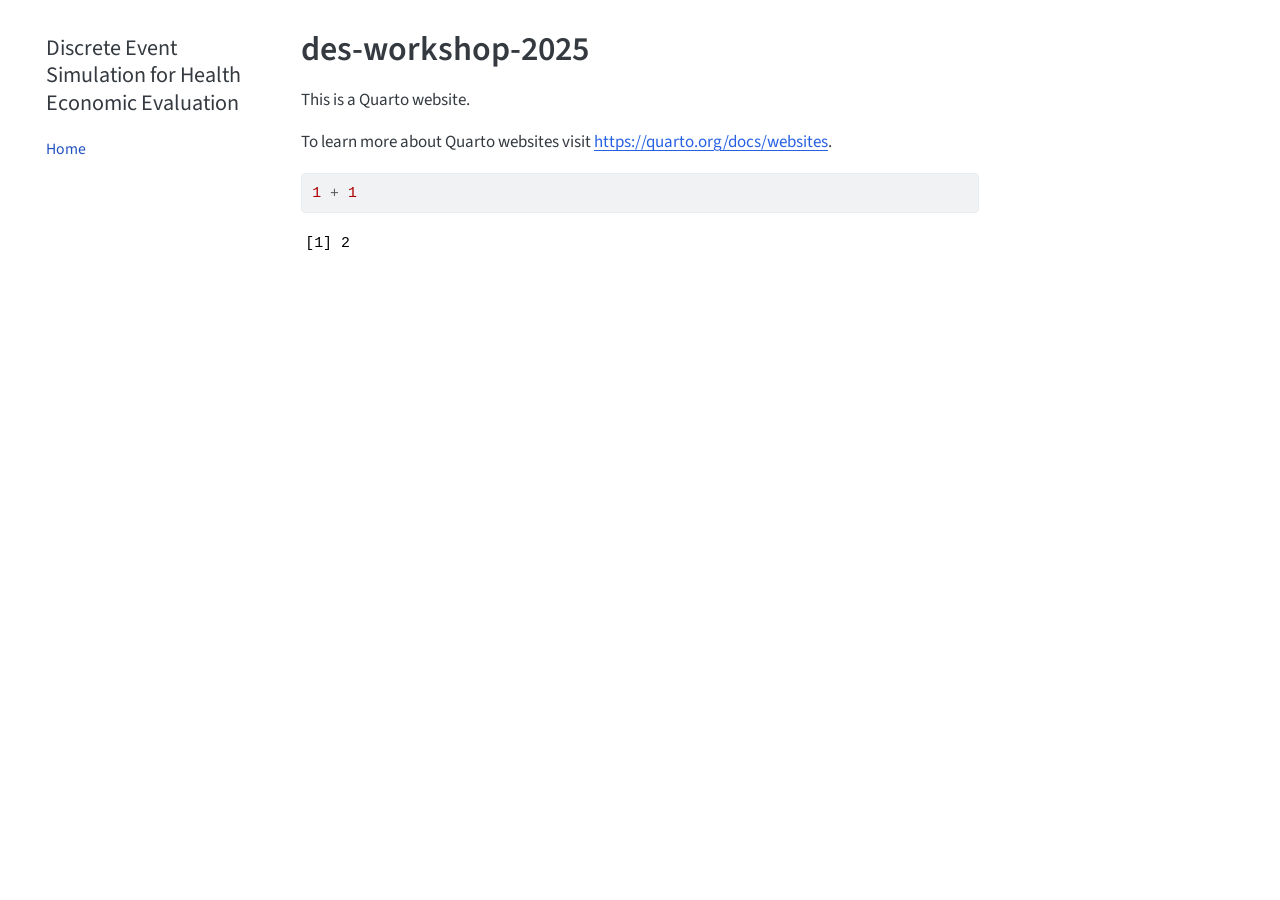
==== index.html @ b2e8a2f7 "Built site for gh-pages" ====
<!DOCTYPE html>
<html xmlns="http://www.w3.org/1999/xhtml" lang="en" xml:lang="en"><head>

<meta charset="utf-8">
<meta name="generator" content="quarto-1.5.57">

<meta name="viewport" content="width=device-width, initial-scale=1.0, user-scalable=yes">


<title>des-workshop-2025 – Discrete Event Simulation for Health Economic Evaluation</title>
<style>
code{white-space: pre-wrap;}
span.smallcaps{font-variant: small-caps;}
div.columns{display: flex; gap: min(4vw, 1.5em);}
div.column{flex: auto; overflow-x: auto;}
div.hanging-indent{margin-left: 1.5em; text-indent: -1.5em;}
ul.task-list{list-style: none;}
ul.task-list li input[type="checkbox"] {
  width: 0.8em;
  margin: 0 0.8em 0.2em -1em; /* quarto-specific, see https://github.com/quarto-dev/quarto-cli/issues/4556 */ 
  vertical-align: middle;
}
/* CSS for syntax highlighting */
pre > code.sourceCode { white-space: pre; position: relative; }
pre > code.sourceCode > span { line-height: 1.25; }
pre > code.sourceCode > span:empty { height: 1.2em; }
.sourceCode { overflow: visible; }
code.sourceCode > span { color: inherit; text-decoration: inherit; }
div.sourceCode { margin: 1em 0; }
pre.sourceCode { margin: 0; }
@media screen {
div.sourceCode { overflow: auto; }
}
@media print {
pre > code.sourceCode { white-space: pre-wrap; }
pre > code.sourceCode > span { display: inline-block; text-indent: -5em; padding-left: 5em; }
}
pre.numberSource code
  { counter-reset: source-line 0; }
pre.numberSource code > span
  { position: relative; left: -4em; counter-increment: source-line; }
pre.numberSource code > span > a:first-child::before
  { content: counter(source-line);
    position: relative; left: -1em; text-align: right; vertical-align: baseline;
    border: none; display: inline-block;
    -webkit-touch-callout: none; -webkit-user-select: none;
    -khtml-user-select: none; -moz-user-select: none;
    -ms-user-select: none; user-select: none;
    padding: 0 4px; width: 4em;
  }
pre.numberSource { margin-left: 3em;  padding-left: 4px; }
div.sourceCode
  {   }
@media screen {
pre > code.sourceCode > span > a:first-child::before { text-decoration: underline; }
}
</style>


<script src="site_libs/quarto-nav/quarto-nav.js"></script>
<script src="site_libs/quarto-nav/headroom.min.js"></script>
<script src="site_libs/clipboard/clipboard.min.js"></script>
<script src="site_libs/quarto-search/autocomplete.umd.js"></script>
<script src="site_libs/quarto-search/fuse.min.js"></script>
<script src="site_libs/quarto-search/quarto-search.js"></script>
<meta name="quarto:offset" content="./">
<script src="site_libs/quarto-html/quarto.js"></script>
<script src="site_libs/quarto-html/popper.min.js"></script>
<script src="site_libs/quarto-html/tippy.umd.min.js"></script>
<script src="site_libs/quarto-html/anchor.min.js"></script>
<link href="site_libs/quarto-html/tippy.css" rel="stylesheet">
<link href="site_libs/quarto-html/quarto-syntax-highlighting.css" rel="stylesheet" id="quarto-text-highlighting-styles">
<script src="site_libs/bootstrap/bootstrap.min.js"></script>
<link href="site_libs/bootstrap/bootstrap-icons.css" rel="stylesheet">
<link href="site_libs/bootstrap/bootstrap.min.css" rel="stylesheet" id="quarto-bootstrap" data-mode="light">
<script id="quarto-search-options" type="application/json">{
  "location": "sidebar",
  "copy-button": false,
  "collapse-after": 3,
  "panel-placement": "start",
  "type": "textbox",
  "limit": 50,
  "keyboard-shortcut": [
    "f",
    "/",
    "s"
  ],
  "show-item-context": false,
  "language": {
    "search-no-results-text": "No results",
    "search-matching-documents-text": "matching documents",
    "search-copy-link-title": "Copy link to search",
    "search-hide-matches-text": "Hide additional matches",
    "search-more-match-text": "more match in this document",
    "search-more-matches-text": "more matches in this document",
    "search-clear-button-title": "Clear",
    "search-text-placeholder": "",
    "search-detached-cancel-button-title": "Cancel",
    "search-submit-button-title": "Submit",
    "search-label": "Search"
  }
}</script>


<link rel="stylesheet" href="styles.css">
</head>

<body class="nav-sidebar floating">

<div id="quarto-search-results"></div>
  <header id="quarto-header" class="headroom fixed-top">
  <nav class="quarto-secondary-nav">
    <div class="container-fluid d-flex">
      <button type="button" class="quarto-btn-toggle btn" data-bs-toggle="collapse" role="button" data-bs-target=".quarto-sidebar-collapse-item" aria-controls="quarto-sidebar" aria-expanded="false" aria-label="Toggle sidebar navigation" onclick="if (window.quartoToggleHeadroom) { window.quartoToggleHeadroom(); }">
        <i class="bi bi-layout-text-sidebar-reverse"></i>
      </button>
        <nav class="quarto-page-breadcrumbs" aria-label="breadcrumb"><ol class="breadcrumb"><li class="breadcrumb-item"><a href="./index.html">Home</a></li></ol></nav>
        <a class="flex-grow-1" role="navigation" data-bs-toggle="collapse" data-bs-target=".quarto-sidebar-collapse-item" aria-controls="quarto-sidebar" aria-expanded="false" aria-label="Toggle sidebar navigation" onclick="if (window.quartoToggleHeadroom) { window.quartoToggleHeadroom(); }">      
        </a>
    </div>
  </nav>
</header>
<!-- content -->
<div id="quarto-content" class="quarto-container page-columns page-rows-contents page-layout-article">
<!-- sidebar -->
  <nav id="quarto-sidebar" class="sidebar collapse collapse-horizontal quarto-sidebar-collapse-item sidebar-navigation floating overflow-auto">
    <div class="pt-lg-2 mt-2 text-left sidebar-header">
    <div class="sidebar-title mb-0 py-0">
      <a href="./">Discrete Event Simulation for Health Economic Evaluation</a> 
    </div>
      </div>
    <div class="sidebar-menu-container"> 
    <ul class="list-unstyled mt-1">
        <li class="sidebar-item">
  <div class="sidebar-item-container"> 
  <a href="./index.html" class="sidebar-item-text sidebar-link active">
 <span class="menu-text">Home</span></a>
  </div>
</li>
    </ul>
    </div>
</nav>
<div id="quarto-sidebar-glass" class="quarto-sidebar-collapse-item" data-bs-toggle="collapse" data-bs-target=".quarto-sidebar-collapse-item"></div>
<!-- margin-sidebar -->
    <div id="quarto-margin-sidebar" class="sidebar margin-sidebar zindex-bottom">
        
    </div>
<!-- main -->
<main class="content" id="quarto-document-content">

<header id="title-block-header" class="quarto-title-block default">
<div class="quarto-title">
<h1 class="title">des-workshop-2025</h1>
</div>



<div class="quarto-title-meta">

    
  
    
  </div>
  


</header>


<p>This is a Quarto website.</p>
<p>To learn more about Quarto websites visit <a href="https://quarto.org/docs/websites" class="uri">https://quarto.org/docs/websites</a>.</p>
<div class="cell">
<div class="sourceCode cell-code" id="cb1"><pre class="sourceCode r code-with-copy"><code class="sourceCode r"><span id="cb1-1"><a href="#cb1-1" aria-hidden="true" tabindex="-1"></a><span class="dv">1</span> <span class="sc">+</span> <span class="dv">1</span></span></code><button title="Copy to Clipboard" class="code-copy-button"><i class="bi"></i></button></pre></div>
<div class="cell-output cell-output-stdout">
<pre><code>[1] 2</code></pre>
</div>
</div>



</main> <!-- /main -->
<script id="quarto-html-after-body" type="application/javascript">
window.document.addEventListener("DOMContentLoaded", function (event) {
  const toggleBodyColorMode = (bsSheetEl) => {
    const mode = bsSheetEl.getAttribute("data-mode");
    const bodyEl = window.document.querySelector("body");
    if (mode === "dark") {
      bodyEl.classList.add("quarto-dark");
      bodyEl.classList.remove("quarto-light");
    } else {
      bodyEl.classList.add("quarto-light");
      bodyEl.classList.remove("quarto-dark");
    }
  }
  const toggleBodyColorPrimary = () => {
    const bsSheetEl = window.document.querySelector("link#quarto-bootstrap");
    if (bsSheetEl) {
      toggleBodyColorMode(bsSheetEl);
    }
  }
  toggleBodyColorPrimary();  
  const icon = "";
  const anchorJS = new window.AnchorJS();
  anchorJS.options = {
    placement: 'right',
    icon: icon
  };
  anchorJS.add('.anchored');
  const isCodeAnnotation = (el) => {
    for (const clz of el.classList) {
      if (clz.startsWith('code-annotation-')) {                     
        return true;
      }
    }
    return false;
  }
  const onCopySuccess = function(e) {
    // button target
    const button = e.trigger;
    // don't keep focus
    button.blur();
    // flash "checked"
    button.classList.add('code-copy-button-checked');
    var currentTitle = button.getAttribute("title");
    button.setAttribute("title", "Copied!");
    let tooltip;
    if (window.bootstrap) {
      button.setAttribute("data-bs-toggle", "tooltip");
      button.setAttribute("data-bs-placement", "left");
      button.setAttribute("data-bs-title", "Copied!");
      tooltip = new bootstrap.Tooltip(button, 
        { trigger: "manual", 
          customClass: "code-copy-button-tooltip",
          offset: [0, -8]});
      tooltip.show();    
    }
    setTimeout(function() {
      if (tooltip) {
        tooltip.hide();
        button.removeAttribute("data-bs-title");
        button.removeAttribute("data-bs-toggle");
        button.removeAttribute("data-bs-placement");
      }
      button.setAttribute("title", currentTitle);
      button.classList.remove('code-copy-button-checked');
    }, 1000);
    // clear code selection
    e.clearSelection();
  }
  const getTextToCopy = function(trigger) {
      const codeEl = trigger.previousElementSibling.cloneNode(true);
      for (const childEl of codeEl.children) {
        if (isCodeAnnotation(childEl)) {
          childEl.remove();
        }
      }
      return codeEl.innerText;
  }
  const clipboard = new window.ClipboardJS('.code-copy-button:not([data-in-quarto-modal])', {
    text: getTextToCopy
  });
  clipboard.on('success', onCopySuccess);
  if (window.document.getElementById('quarto-embedded-source-code-modal')) {
    // For code content inside modals, clipBoardJS needs to be initialized with a container option
    // TODO: Check when it could be a function (https://github.com/zenorocha/clipboard.js/issues/860)
    const clipboardModal = new window.ClipboardJS('.code-copy-button[data-in-quarto-modal]', {
      text: getTextToCopy,
      container: window.document.getElementById('quarto-embedded-source-code-modal')
    });
    clipboardModal.on('success', onCopySuccess);
  }
    var localhostRegex = new RegExp(/^(?:http|https):\/\/localhost\:?[0-9]*\//);
    var mailtoRegex = new RegExp(/^mailto:/);
      var filterRegex = new RegExp('/' + window.location.host + '/');
    var isInternal = (href) => {
        return filterRegex.test(href) || localhostRegex.test(href) || mailtoRegex.test(href);
    }
    // Inspect non-navigation links and adorn them if external
 	var links = window.document.querySelectorAll('a[href]:not(.nav-link):not(.navbar-brand):not(.toc-action):not(.sidebar-link):not(.sidebar-item-toggle):not(.pagination-link):not(.no-external):not([aria-hidden]):not(.dropdown-item):not(.quarto-navigation-tool):not(.about-link)');
    for (var i=0; i<links.length; i++) {
      const link = links[i];
      if (!isInternal(link.href)) {
        // undo the damage that might have been done by quarto-nav.js in the case of
        // links that we want to consider external
        if (link.dataset.originalHref !== undefined) {
          link.href = link.dataset.originalHref;
        }
      }
    }
  function tippyHover(el, contentFn, onTriggerFn, onUntriggerFn) {
    const config = {
      allowHTML: true,
      maxWidth: 500,
      delay: 100,
      arrow: false,
      appendTo: function(el) {
          return el.parentElement;
      },
      interactive: true,
      interactiveBorder: 10,
      theme: 'quarto',
      placement: 'bottom-start',
    };
    if (contentFn) {
      config.content = contentFn;
    }
    if (onTriggerFn) {
      config.onTrigger = onTriggerFn;
    }
    if (onUntriggerFn) {
      config.onUntrigger = onUntriggerFn;
    }
    window.tippy(el, config); 
  }
  const noterefs = window.document.querySelectorAll('a[role="doc-noteref"]');
  for (var i=0; i<noterefs.length; i++) {
    const ref = noterefs[i];
    tippyHover(ref, function() {
      // use id or data attribute instead here
      let href = ref.getAttribute('data-footnote-href') || ref.getAttribute('href');
      try { href = new URL(href).hash; } catch {}
      const id = href.replace(/^#\/?/, "");
      const note = window.document.getElementById(id);
      if (note) {
        return note.innerHTML;
      } else {
        return "";
      }
    });
  }
  const xrefs = window.document.querySelectorAll('a.quarto-xref');
  const processXRef = (id, note) => {
    // Strip column container classes
    const stripColumnClz = (el) => {
      el.classList.remove("page-full", "page-columns");
      if (el.children) {
        for (const child of el.children) {
          stripColumnClz(child);
        }
      }
    }
    stripColumnClz(note)
    if (id === null || id.startsWith('sec-')) {
      // Special case sections, only their first couple elements
      const container = document.createElement("div");
      if (note.children && note.children.length > 2) {
        container.appendChild(note.children[0].cloneNode(true));
        for (let i = 1; i < note.children.length; i++) {
          const child = note.children[i];
          if (child.tagName === "P" && child.innerText === "") {
            continue;
          } else {
            container.appendChild(child.cloneNode(true));
            break;
          }
        }
        if (window.Quarto?.typesetMath) {
          window.Quarto.typesetMath(container);
        }
        return container.innerHTML
      } else {
        if (window.Quarto?.typesetMath) {
          window.Quarto.typesetMath(note);
        }
        return note.innerHTML;
      }
    } else {
      // Remove any anchor links if they are present
      const anchorLink = note.querySelector('a.anchorjs-link');
      if (anchorLink) {
        anchorLink.remove();
      }
      if (window.Quarto?.typesetMath) {
        window.Quarto.typesetMath(note);
      }
      // TODO in 1.5, we should make sure this works without a callout special case
      if (note.classList.contains("callout")) {
        return note.outerHTML;
      } else {
        return note.innerHTML;
      }
    }
  }
  for (var i=0; i<xrefs.length; i++) {
    const xref = xrefs[i];
    tippyHover(xref, undefined, function(instance) {
      instance.disable();
      let url = xref.getAttribute('href');
      let hash = undefined; 
      if (url.startsWith('#')) {
        hash = url;
      } else {
        try { hash = new URL(url).hash; } catch {}
      }
      if (hash) {
        const id = hash.replace(/^#\/?/, "");
        const note = window.document.getElementById(id);
        if (note !== null) {
          try {
            const html = processXRef(id, note.cloneNode(true));
            instance.setContent(html);
          } finally {
            instance.enable();
            instance.show();
          }
        } else {
          // See if we can fetch this
          fetch(url.split('#')[0])
          .then(res => res.text())
          .then(html => {
            const parser = new DOMParser();
            const htmlDoc = parser.parseFromString(html, "text/html");
            const note = htmlDoc.getElementById(id);
            if (note !== null) {
              const html = processXRef(id, note);
              instance.setContent(html);
            } 
          }).finally(() => {
            instance.enable();
            instance.show();
          });
        }
      } else {
        // See if we can fetch a full url (with no hash to target)
        // This is a special case and we should probably do some content thinning / targeting
        fetch(url)
        .then(res => res.text())
        .then(html => {
          const parser = new DOMParser();
          const htmlDoc = parser.parseFromString(html, "text/html");
          const note = htmlDoc.querySelector('main.content');
          if (note !== null) {
            // This should only happen for chapter cross references
            // (since there is no id in the URL)
            // remove the first header
            if (note.children.length > 0 && note.children[0].tagName === "HEADER") {
              note.children[0].remove();
            }
            const html = processXRef(null, note);
            instance.setContent(html);
          } 
        }).finally(() => {
          instance.enable();
          instance.show();
        });
      }
    }, function(instance) {
    });
  }
      let selectedAnnoteEl;
      const selectorForAnnotation = ( cell, annotation) => {
        let cellAttr = 'data-code-cell="' + cell + '"';
        let lineAttr = 'data-code-annotation="' +  annotation + '"';
        const selector = 'span[' + cellAttr + '][' + lineAttr + ']';
        return selector;
      }
      const selectCodeLines = (annoteEl) => {
        const doc = window.document;
        const targetCell = annoteEl.getAttribute("data-target-cell");
        const targetAnnotation = annoteEl.getAttribute("data-target-annotation");
        const annoteSpan = window.document.querySelector(selectorForAnnotation(targetCell, targetAnnotation));
        const lines = annoteSpan.getAttribute("data-code-lines").split(",");
        const lineIds = lines.map((line) => {
          return targetCell + "-" + line;
        })
        let top = null;
        let height = null;
        let parent = null;
        if (lineIds.length > 0) {
            //compute the position of the single el (top and bottom and make a div)
            const el = window.document.getElementById(lineIds[0]);
            top = el.offsetTop;
            height = el.offsetHeight;
            parent = el.parentElement.parentElement;
          if (lineIds.length > 1) {
            const lastEl = window.document.getElementById(lineIds[lineIds.length - 1]);
            const bottom = lastEl.offsetTop + lastEl.offsetHeight;
            height = bottom - top;
          }
          if (top !== null && height !== null && parent !== null) {
            // cook up a div (if necessary) and position it 
            let div = window.document.getElementById("code-annotation-line-highlight");
            if (div === null) {
              div = window.document.createElement("div");
              div.setAttribute("id", "code-annotation-line-highlight");
              div.style.position = 'absolute';
              parent.appendChild(div);
            }
            div.style.top = top - 2 + "px";
            div.style.height = height + 4 + "px";
            div.style.left = 0;
            let gutterDiv = window.document.getElementById("code-annotation-line-highlight-gutter");
            if (gutterDiv === null) {
              gutterDiv = window.document.createElement("div");
              gutterDiv.setAttribute("id", "code-annotation-line-highlight-gutter");
              gutterDiv.style.position = 'absolute';
              const codeCell = window.document.getElementById(targetCell);
              const gutter = codeCell.querySelector('.code-annotation-gutter');
              gutter.appendChild(gutterDiv);
            }
            gutterDiv.style.top = top - 2 + "px";
            gutterDiv.style.height = height + 4 + "px";
          }
          selectedAnnoteEl = annoteEl;
        }
      };
      const unselectCodeLines = () => {
        const elementsIds = ["code-annotation-line-highlight", "code-annotation-line-highlight-gutter"];
        elementsIds.forEach((elId) => {
          const div = window.document.getElementById(elId);
          if (div) {
            div.remove();
          }
        });
        selectedAnnoteEl = undefined;
      };
        // Handle positioning of the toggle
    window.addEventListener(
      "resize",
      throttle(() => {
        elRect = undefined;
        if (selectedAnnoteEl) {
          selectCodeLines(selectedAnnoteEl);
        }
      }, 10)
    );
    function throttle(fn, ms) {
    let throttle = false;
    let timer;
      return (...args) => {
        if(!throttle) { // first call gets through
            fn.apply(this, args);
            throttle = true;
        } else { // all the others get throttled
            if(timer) clearTimeout(timer); // cancel #2
            timer = setTimeout(() => {
              fn.apply(this, args);
              timer = throttle = false;
            }, ms);
        }
      };
    }
      // Attach click handler to the DT
      const annoteDls = window.document.querySelectorAll('dt[data-target-cell]');
      for (const annoteDlNode of annoteDls) {
        annoteDlNode.addEventListener('click', (event) => {
          const clickedEl = event.target;
          if (clickedEl !== selectedAnnoteEl) {
            unselectCodeLines();
            const activeEl = window.document.querySelector('dt[data-target-cell].code-annotation-active');
            if (activeEl) {
              activeEl.classList.remove('code-annotation-active');
            }
            selectCodeLines(clickedEl);
            clickedEl.classList.add('code-annotation-active');
          } else {
            // Unselect the line
            unselectCodeLines();
            clickedEl.classList.remove('code-annotation-active');
          }
        });
      }
  const findCites = (el) => {
    const parentEl = el.parentElement;
    if (parentEl) {
      const cites = parentEl.dataset.cites;
      if (cites) {
        return {
          el,
          cites: cites.split(' ')
        };
      } else {
        return findCites(el.parentElement)
      }
    } else {
      return undefined;
    }
  };
  var bibliorefs = window.document.querySelectorAll('a[role="doc-biblioref"]');
  for (var i=0; i<bibliorefs.length; i++) {
    const ref = bibliorefs[i];
    const citeInfo = findCites(ref);
    if (citeInfo) {
      tippyHover(citeInfo.el, function() {
        var popup = window.document.createElement('div');
        citeInfo.cites.forEach(function(cite) {
          var citeDiv = window.document.createElement('div');
          citeDiv.classList.add('hanging-indent');
          citeDiv.classList.add('csl-entry');
          var biblioDiv = window.document.getElementById('ref-' + cite);
          if (biblioDiv) {
            citeDiv.innerHTML = biblioDiv.innerHTML;
          }
          popup.appendChild(citeDiv);
        });
        return popup.innerHTML;
      });
    }
  }
});
</script>
</div> <!-- /content -->




</body></html>
---- site_libs/quarto-html/tippy.css ----
.tippy-box[data-animation=fade][data-state=hidden]{opacity:0}[data-tippy-root]{max-width:calc(100vw - 10px)}.tippy-box{position:relative;background-color:#333;color:#fff;border-radius:4px;font-size:14px;line-height:1.4;white-space:normal;outline:0;transition-property:transform,visibility,opacity}.tippy-box[data-placement^=top]>.tippy-arrow{bottom:0}.tippy-box[data-placement^=top]>.tippy-arrow:before{bottom:-7px;left:0;border-width:8px 8px 0;border-top-color:initial;transform-origin:center top}.tippy-box[data-placement^=bottom]>.tippy-arrow{top:0}.tippy-box[data-placement^=bottom]>.tippy-arrow:before{top:-7px;left:0;border-width:0 8px 8px;border-bottom-color:initial;transform-origin:center bottom}.tippy-box[data-placement^=left]>.tippy-arrow{right:0}.tippy-box[data-placement^=left]>.tippy-arrow:before{border-width:8px 0 8px 8px;border-left-color:initial;right:-7px;transform-origin:center left}.tippy-box[data-placement^=right]>.tippy-arrow{left:0}.tippy-box[data-placement^=right]>.tippy-arrow:before{left:-7px;border-width:8px 8px 8px 0;border-right-color:initial;transform-origin:center right}.tippy-box[data-inertia][data-state=visible]{transition-timing-function:cubic-bezier(.54,1.5,.38,1.11)}.tippy-arrow{width:16px;height:16px;color:#333}.tippy-arrow:before{content:"";position:absolute;border-color:transparent;border-style:solid}.tippy-content{position:relative;padding:5px 9px;z-index:1}
---- site_libs/quarto-html/quarto-syntax-highlighting.css ----
/* quarto syntax highlight colors */
:root {
  --quarto-hl-ot-color: #003B4F;
  --quarto-hl-at-color: #657422;
  --quarto-hl-ss-color: #20794D;
  --quarto-hl-an-color: #5E5E5E;
  --quarto-hl-fu-color: #4758AB;
  --quarto-hl-st-color: #20794D;
  --quarto-hl-cf-color: #003B4F;
  --quarto-hl-op-color: #5E5E5E;
  --quarto-hl-er-color: #AD0000;
  --quarto-hl-bn-color: #AD0000;
  --quarto-hl-al-color: #AD0000;
  --quarto-hl-va-color: #111111;
  --quarto-hl-bu-color: inherit;
  --quarto-hl-ex-color: inherit;
  --quarto-hl-pp-color: #AD0000;
  --quarto-hl-in-color: #5E5E5E;
  --quarto-hl-vs-color: #20794D;
  --quarto-hl-wa-color: #5E5E5E;
  --quarto-hl-do-color: #5E5E5E;
  --quarto-hl-im-color: #00769E;
  --quarto-hl-ch-color: #20794D;
  --quarto-hl-dt-color: #AD0000;
  --quarto-hl-fl-color: #AD0000;
  --quarto-hl-co-color: #5E5E5E;
  --quarto-hl-cv-color: #5E5E5E;
  --quarto-hl-cn-color: #8f5902;
  --quarto-hl-sc-color: #5E5E5E;
  --quarto-hl-dv-color: #AD0000;
  --quarto-hl-kw-color: #003B4F;
}

/* other quarto variables */
:root {
  --quarto-font-monospace: SFMono-Regular, Menlo, Monaco, Consolas, "Liberation Mono", "Courier New", monospace;
}

pre > code.sourceCode > span {
  color: #003B4F;
}

code span {
  color: #003B4F;
}

code.sourceCode > span {
  color: #003B4F;
}

div.sourceCode,
div.sourceCode pre.sourceCode {
  color: #003B4F;
}

code span.ot {
  color: #003B4F;
  font-style: inherit;
}

code span.at {
  color: #657422;
  font-style: inherit;
}

code span.ss {
  color: #20794D;
  font-style: inherit;
}

code span.an {
  color: #5E5E5E;
  font-style: inherit;
}

code span.fu {
  color: #4758AB;
  font-style: inherit;
}

code span.st {
  color: #20794D;
  font-style: inherit;
}

code span.cf {
  color: #003B4F;
  font-weight: bold;
  font-style: inherit;
}

code span.op {
  color: #5E5E5E;
  font-style: inherit;
}

code span.er {
  color: #AD0000;
  font-style: inherit;
}

code span.bn {
  color: #AD0000;
  font-style: inherit;
}

code span.al {
  color: #AD0000;
  font-style: inherit;
}

code span.va {
  color: #111111;
  font-style: inherit;
}

code span.bu {
  font-style: inherit;
}

code span.ex {
  font-style: inherit;
}

code span.pp {
  color: #AD0000;
  font-style: inherit;
}

code span.in {
  color: #5E5E5E;
  font-style: inherit;
}

code span.vs {
  color: #20794D;
  font-style: inherit;
}

code span.wa {
  color: #5E5E5E;
  font-style: italic;
}

code span.do {
  color: #5E5E5E;
  font-style: italic;
}

code span.im {
  color: #00769E;
  font-style: inherit;
}

code span.ch {
  color: #20794D;
  font-style: inherit;
}

code span.dt {
  color: #AD0000;
  font-style: inherit;
}

code span.fl {
  color: #AD0000;
  font-style: inherit;
}

code span.co {
  color: #5E5E5E;
  font-style: inherit;
}

code span.cv {
  color: #5E5E5E;
  font-style: italic;
}

code span.cn {
  color: #8f5902;
  font-style: inherit;
}

code span.sc {
  color: #5E5E5E;
  font-style: inherit;
}

code span.dv {
  color: #AD0000;
  font-style: inherit;
}

code span.kw {
  color: #003B4F;
  font-weight: bold;
  font-style: inherit;
}

.prevent-inlining {
  content: "</";
}

/*# sourceMappingURL=debc5d5d77c3f9108843748ff7464032.css.map */
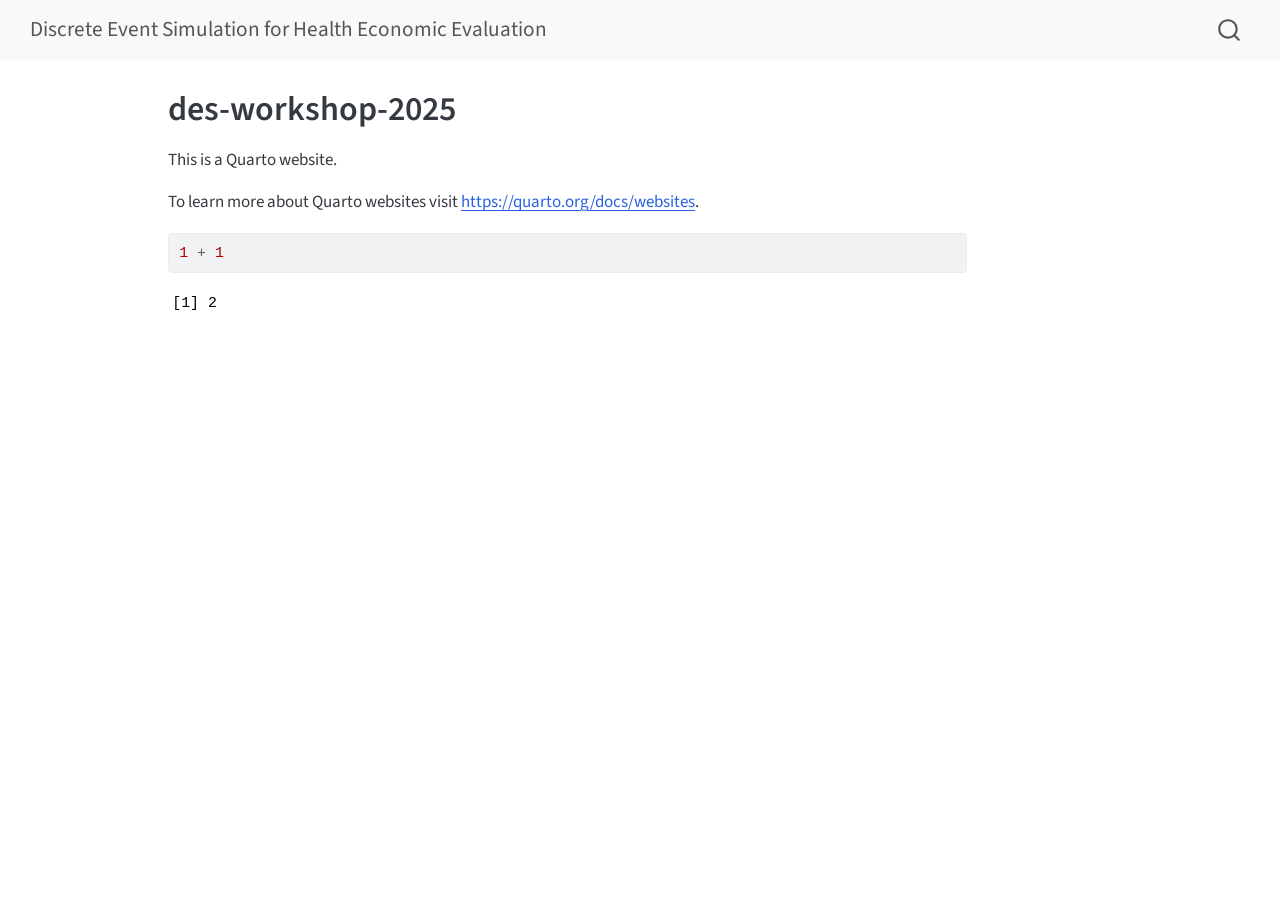
==== commit c931eb3b: "Built site for gh-pages" ====
--- a/index.html
+++ b/index.html
@@ -74,11 +74,11 @@
 <link href="site_libs/bootstrap/bootstrap-icons.css" rel="stylesheet">
 <link href="site_libs/bootstrap/bootstrap.min.css" rel="stylesheet" id="quarto-bootstrap" data-mode="light">
 <script id="quarto-search-options" type="application/json">{
-  "location": "sidebar",
+  "location": "navbar",
   "copy-button": false,
   "collapse-after": 3,
-  "panel-placement": "start",
-  "type": "textbox",
+  "panel-placement": "end",
+  "type": "overlay",
   "limit": 50,
   "keyboard-shortcut": [
     "f",
@@ -102,45 +102,28 @@
 }</script>
 
 
-<link rel="stylesheet" href="styles.css">
 </head>
 
-<body class="nav-sidebar floating">
+<body class="nav-fixed">
 
 <div id="quarto-search-results"></div>
   <header id="quarto-header" class="headroom fixed-top">
-  <nav class="quarto-secondary-nav">
-    <div class="container-fluid d-flex">
-      <button type="button" class="quarto-btn-toggle btn" data-bs-toggle="collapse" role="button" data-bs-target=".quarto-sidebar-collapse-item" aria-controls="quarto-sidebar" aria-expanded="false" aria-label="Toggle sidebar navigation" onclick="if (window.quartoToggleHeadroom) { window.quartoToggleHeadroom(); }">
-        <i class="bi bi-layout-text-sidebar-reverse"></i>
-      </button>
-        <nav class="quarto-page-breadcrumbs" aria-label="breadcrumb"><ol class="breadcrumb"><li class="breadcrumb-item"><a href="./index.html">Home</a></li></ol></nav>
-        <a class="flex-grow-1" role="navigation" data-bs-toggle="collapse" data-bs-target=".quarto-sidebar-collapse-item" aria-controls="quarto-sidebar" aria-expanded="false" aria-label="Toggle sidebar navigation" onclick="if (window.quartoToggleHeadroom) { window.quartoToggleHeadroom(); }">      
-        </a>
-    </div>
-  </nav>
+    <nav class="navbar navbar-expand-lg " data-bs-theme="dark">
+      <div class="navbar-container container-fluid">
+      <div class="navbar-brand-container mx-auto">
+    <a class="navbar-brand" href="./index.html">
+    <span class="navbar-title">Discrete Event Simulation for Health Economic Evaluation</span>
+    </a>
+  </div>
+        <div class="quarto-navbar-tools tools-end">
+</div>
+          <div id="quarto-search" class="" title="Search"></div>
+      </div> <!-- /container-fluid -->
+    </nav>
 </header>
 <!-- content -->
-<div id="quarto-content" class="quarto-container page-columns page-rows-contents page-layout-article">
+<div id="quarto-content" class="quarto-container page-columns page-rows-contents page-layout-article page-navbar">
 <!-- sidebar -->
-  <nav id="quarto-sidebar" class="sidebar collapse collapse-horizontal quarto-sidebar-collapse-item sidebar-navigation floating overflow-auto">
-    <div class="pt-lg-2 mt-2 text-left sidebar-header">
-    <div class="sidebar-title mb-0 py-0">
-      <a href="./">Discrete Event Simulation for Health Economic Evaluation</a> 
-    </div>
-      </div>
-    <div class="sidebar-menu-container"> 
-    <ul class="list-unstyled mt-1">
-        <li class="sidebar-item">
-  <div class="sidebar-item-container"> 
-  <a href="./index.html" class="sidebar-item-text sidebar-link active">
- <span class="menu-text">Home</span></a>
-  </div>
-</li>
-    </ul>
-    </div>
-</nav>
-<div id="quarto-sidebar-glass" class="quarto-sidebar-collapse-item" data-bs-toggle="collapse" data-bs-target=".quarto-sidebar-collapse-item"></div>
 <!-- margin-sidebar -->
     <div id="quarto-margin-sidebar" class="sidebar margin-sidebar zindex-bottom">
         
@@ -271,7 +254,7 @@
   }
     var localhostRegex = new RegExp(/^(?:http|https):\/\/localhost\:?[0-9]*\//);
     var mailtoRegex = new RegExp(/^mailto:/);
-      var filterRegex = new RegExp('/' + window.location.host + '/');
+      var filterRegex = new RegExp("https:\/\/graveja0\.github\.io\/des-workshop-2025\/");
     var isInternal = (href) => {
         return filterRegex.test(href) || localhostRegex.test(href) || mailtoRegex.test(href);
     }
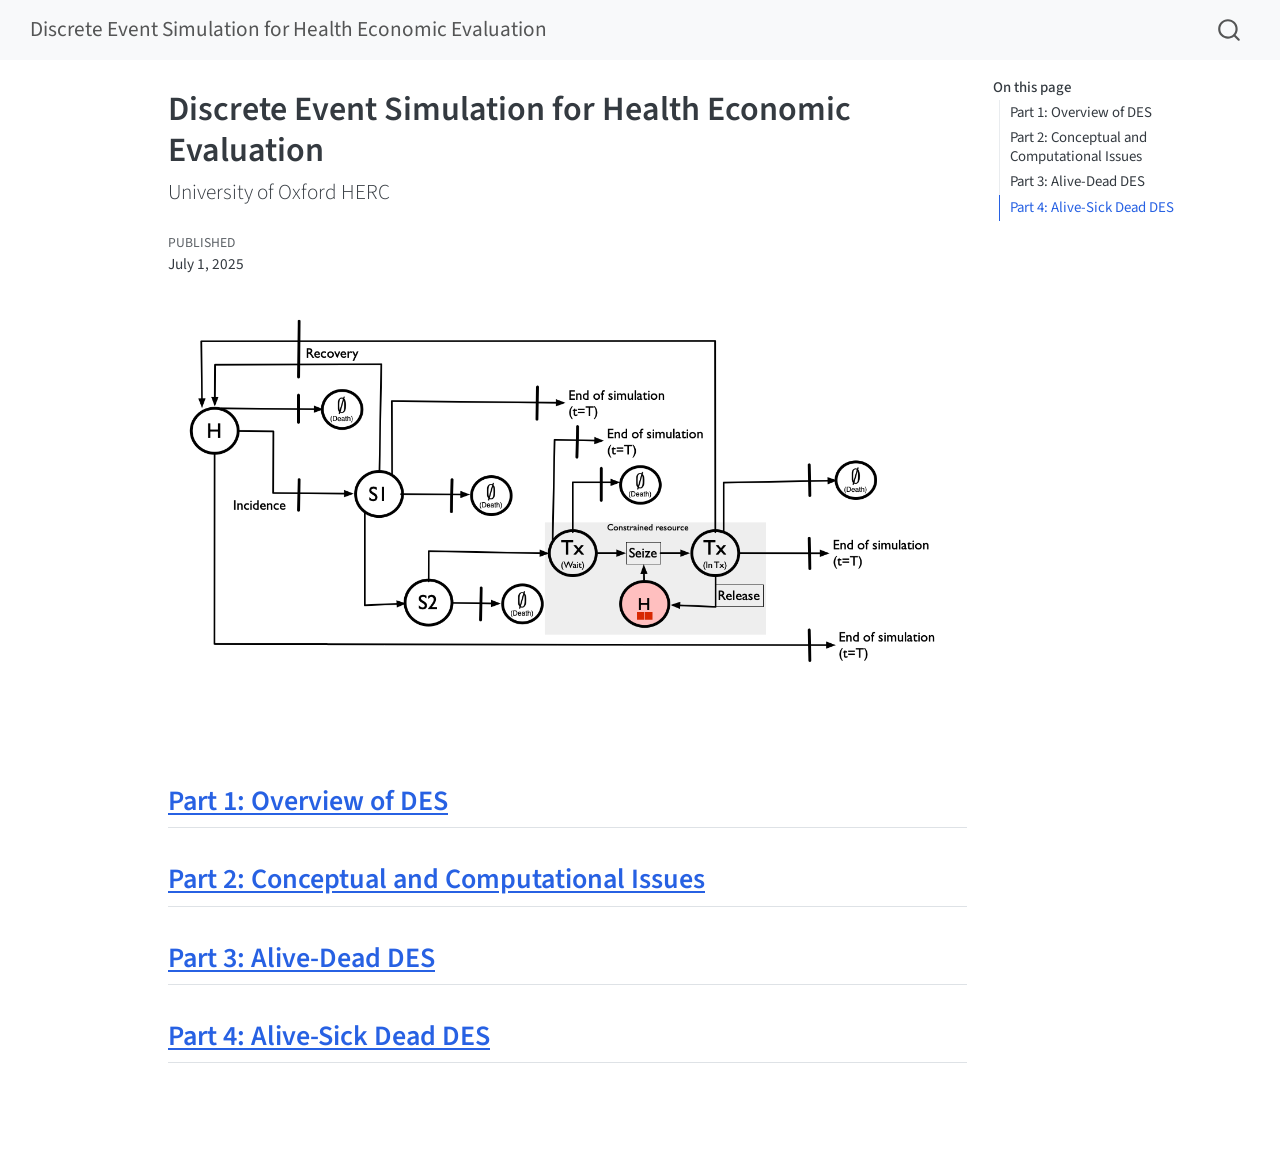
==== commit 6b0a4ac2: "Built site for gh-pages" ====
--- a/index.html
+++ b/index.html
@@ -6,8 +6,9 @@
 
 <meta name="viewport" content="width=device-width, initial-scale=1.0, user-scalable=yes">
 
-
-<title>des-workshop-2025 – Discrete Event Simulation for Health Economic Evaluation</title>
+<meta name="dcterms.date" content="2025-07-01">
+
+<title>Discrete Event Simulation for Health Economic Evaluation</title>
 <style>
 code{white-space: pre-wrap;}
 span.smallcaps{font-variant: small-caps;}
@@ -19,40 +20,6 @@
   width: 0.8em;
   margin: 0 0.8em 0.2em -1em; /* quarto-specific, see https://github.com/quarto-dev/quarto-cli/issues/4556 */ 
   vertical-align: middle;
-}
-/* CSS for syntax highlighting */
-pre > code.sourceCode { white-space: pre; position: relative; }
-pre > code.sourceCode > span { line-height: 1.25; }
-pre > code.sourceCode > span:empty { height: 1.2em; }
-.sourceCode { overflow: visible; }
-code.sourceCode > span { color: inherit; text-decoration: inherit; }
-div.sourceCode { margin: 1em 0; }
-pre.sourceCode { margin: 0; }
-@media screen {
-div.sourceCode { overflow: auto; }
-}
-@media print {
-pre > code.sourceCode { white-space: pre-wrap; }
-pre > code.sourceCode > span { display: inline-block; text-indent: -5em; padding-left: 5em; }
-}
-pre.numberSource code
-  { counter-reset: source-line 0; }
-pre.numberSource code > span
-  { position: relative; left: -4em; counter-increment: source-line; }
-pre.numberSource code > span > a:first-child::before
-  { content: counter(source-line);
-    position: relative; left: -1em; text-align: right; vertical-align: baseline;
-    border: none; display: inline-block;
-    -webkit-touch-callout: none; -webkit-user-select: none;
-    -khtml-user-select: none; -moz-user-select: none;
-    -ms-user-select: none; user-select: none;
-    padding: 0 4px; width: 4em;
-  }
-pre.numberSource { margin-left: 3em;  padding-left: 4px; }
-div.sourceCode
-  {   }
-@media screen {
-pre > code.sourceCode > span > a:first-child::before { text-decoration: underline; }
 }
 </style>
 
@@ -125,15 +92,25 @@
 <div id="quarto-content" class="quarto-container page-columns page-rows-contents page-layout-article page-navbar">
 <!-- sidebar -->
 <!-- margin-sidebar -->
-    <div id="quarto-margin-sidebar" class="sidebar margin-sidebar zindex-bottom">
-        
+    <div id="quarto-margin-sidebar" class="sidebar margin-sidebar">
+        <nav id="TOC" role="doc-toc" class="toc-active">
+    <h2 id="toc-title">On this page</h2>
+   
+  <ul>
+  <li><a href="#part-1-overview-of-des" id="toc-part-1-overview-of-des" class="nav-link active" data-scroll-target="#part-1-overview-of-des">Part 1: Overview of DES</a></li>
+  <li><a href="#part-2-conceptual-and-computational-issues" id="toc-part-2-conceptual-and-computational-issues" class="nav-link" data-scroll-target="#part-2-conceptual-and-computational-issues">Part 2: Conceptual and Computational Issues</a></li>
+  <li><a href="#part-3-alive-dead-des" id="toc-part-3-alive-dead-des" class="nav-link" data-scroll-target="#part-3-alive-dead-des">Part 3: Alive-Dead DES</a></li>
+  <li><a href="#part-4-alive-sick-dead-des" id="toc-part-4-alive-sick-dead-des" class="nav-link" data-scroll-target="#part-4-alive-sick-dead-des">Part 4: Alive-Sick Dead DES</a></li>
+  </ul>
+</nav>
     </div>
 <!-- main -->
 <main class="content" id="quarto-document-content">
 
 <header id="title-block-header" class="quarto-title-block default">
 <div class="quarto-title">
-<h1 class="title">des-workshop-2025</h1>
+<h1 class="title">Discrete Event Simulation for Health Economic Evaluation</h1>
+<p class="subtitle lead">University of Oxford HERC</p>
 </div>
 
 
@@ -141,6 +118,12 @@
 <div class="quarto-title-meta">
 
     
+    <div>
+    <div class="quarto-title-meta-heading">Published</div>
+    <div class="quarto-title-meta-contents">
+      <p class="date">July 1, 2025</p>
+    </div>
+  </div>
   
     
   </div>
@@ -150,16 +133,23 @@
 </header>
 
 
-<p>This is a Quarto website.</p>
-<p>To learn more about Quarto websites visit <a href="https://quarto.org/docs/websites" class="uri">https://quarto.org/docs/websites</a>.</p>
-<div class="cell">
-<div class="sourceCode cell-code" id="cb1"><pre class="sourceCode r code-with-copy"><code class="sourceCode r"><span id="cb1-1"><a href="#cb1-1" aria-hidden="true" tabindex="-1"></a><span class="dv">1</span> <span class="sc">+</span> <span class="dv">1</span></span></code><button title="Copy to Clipboard" class="code-copy-button"><i class="bi"></i></button></pre></div>
-<div class="cell-output cell-output-stdout">
-<pre><code>[1] 2</code></pre>
+<div class="screen-page">
+<p><img src="content/images/petri-model6.png" class="img-fluid"></p>
 </div>
-</div>
-
-
+<section id="part-1-overview-of-des" class="level2">
+<h2 class="anchored" data-anchor-id="part-1-overview-of-des"><a href="./content/01_oxford-des.html">Part 1: Overview of DES</a></h2>
+</section>
+<section id="part-2-conceptual-and-computational-issues" class="level2">
+<h2 class="anchored" data-anchor-id="part-2-conceptual-and-computational-issues"><a href="./content/02-oxford-des.html">Part 2: Conceptual and Computational Issues</a></h2>
+</section>
+<section id="part-3-alive-dead-des" class="level2">
+<h2 class="anchored" data-anchor-id="part-3-alive-dead-des"><a href="./content/03-oxford-des.html">Part 3: Alive-Dead DES</a></h2>
+</section>
+<section id="part-4-alive-sick-dead-des" class="level2">
+<h2 class="anchored" data-anchor-id="part-4-alive-sick-dead-des"><a href="content/04-oxford-des.qmd">Part 4: Alive-Sick Dead DES</a></h2>
+
+
+</section>
 
 </main> <!-- /main -->
 <script id="quarto-html-after-body" type="application/javascript">
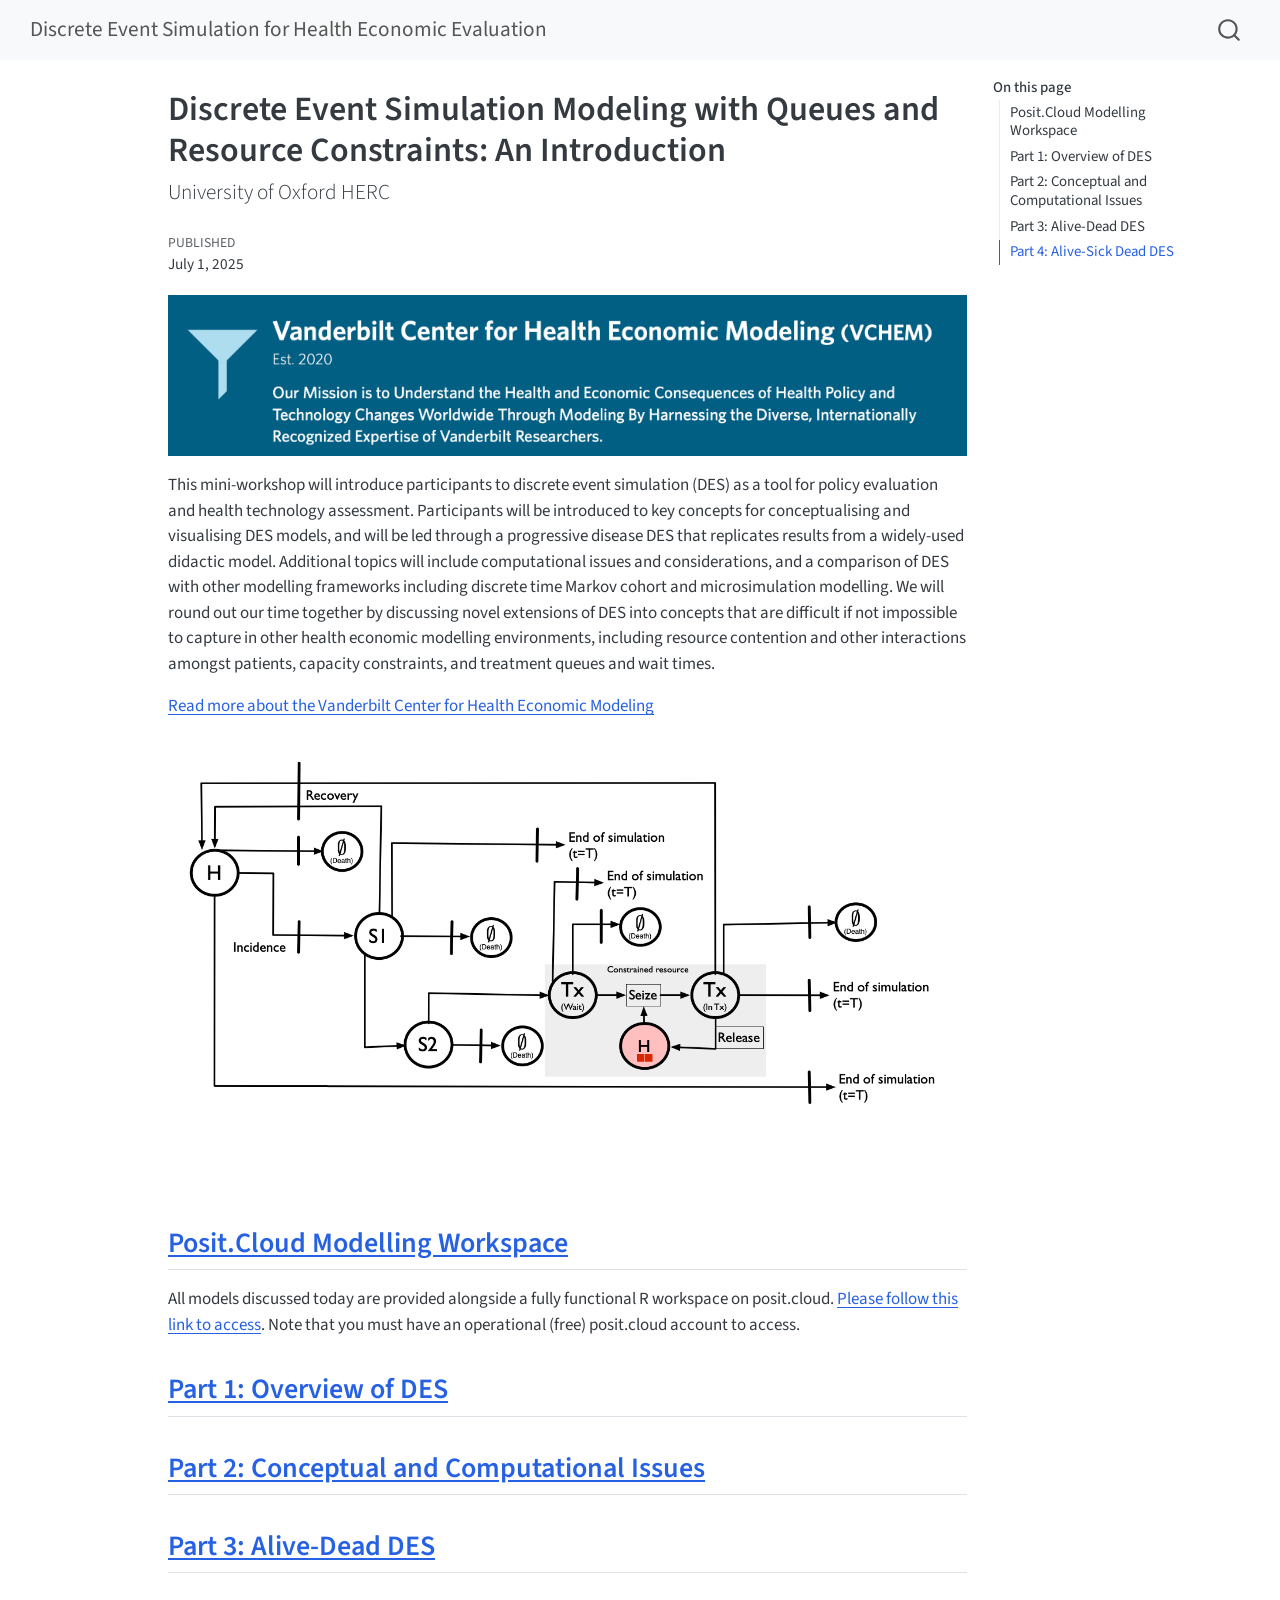
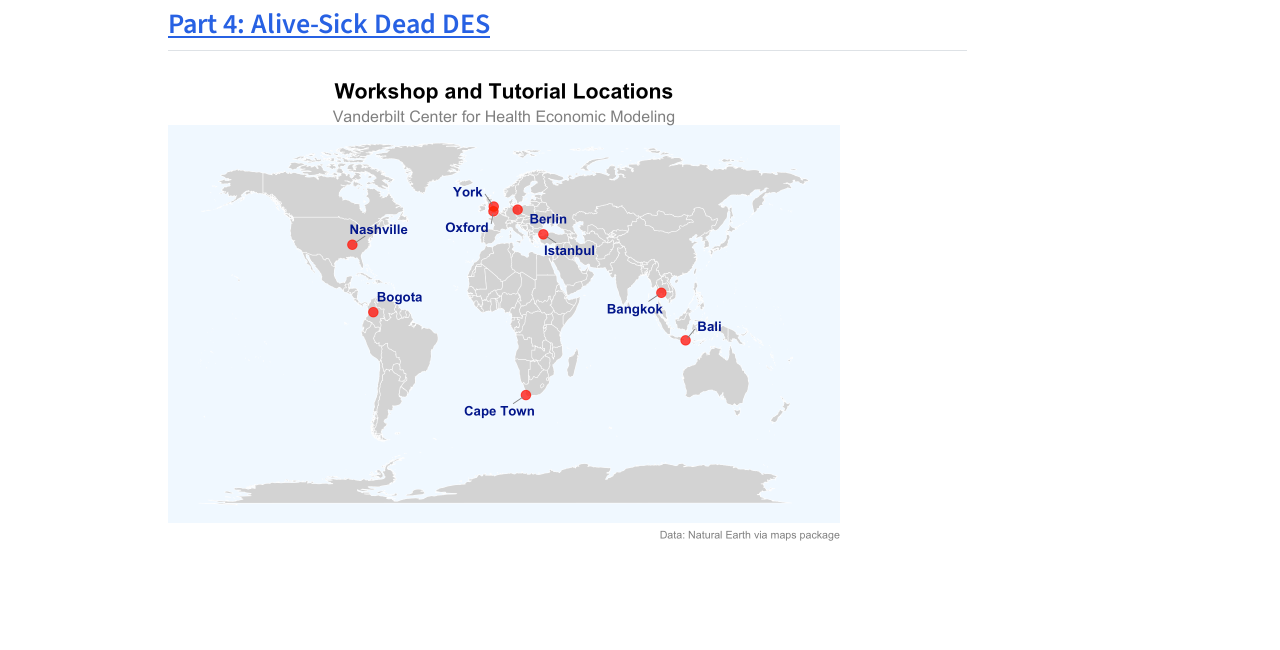
==== commit 707cf153: "Built site for gh-pages" ====
--- a/index.html
+++ b/index.html
@@ -8,7 +8,7 @@
 
 <meta name="dcterms.date" content="2025-07-01">
 
-<title>Discrete Event Simulation for Health Economic Evaluation</title>
+<title>Discrete Event Simulation Modeling with Queues and Resource Constraints: An Introduction – Discrete Event Simulation for Health Economic Evaluation</title>
 <style>
 code{white-space: pre-wrap;}
 span.smallcaps{font-variant: small-caps;}
@@ -97,7 +97,8 @@
     <h2 id="toc-title">On this page</h2>
    
   <ul>
-  <li><a href="#part-1-overview-of-des" id="toc-part-1-overview-of-des" class="nav-link active" data-scroll-target="#part-1-overview-of-des">Part 1: Overview of DES</a></li>
+  <li><a href="#posit.cloud-modelling-workspace" id="toc-posit.cloud-modelling-workspace" class="nav-link active" data-scroll-target="#posit.cloud-modelling-workspace">Posit.Cloud Modelling Workspace</a></li>
+  <li><a href="#part-1-overview-of-des" id="toc-part-1-overview-of-des" class="nav-link" data-scroll-target="#part-1-overview-of-des">Part 1: Overview of DES</a></li>
   <li><a href="#part-2-conceptual-and-computational-issues" id="toc-part-2-conceptual-and-computational-issues" class="nav-link" data-scroll-target="#part-2-conceptual-and-computational-issues">Part 2: Conceptual and Computational Issues</a></li>
   <li><a href="#part-3-alive-dead-des" id="toc-part-3-alive-dead-des" class="nav-link" data-scroll-target="#part-3-alive-dead-des">Part 3: Alive-Dead DES</a></li>
   <li><a href="#part-4-alive-sick-dead-des" id="toc-part-4-alive-sick-dead-des" class="nav-link" data-scroll-target="#part-4-alive-sick-dead-des">Part 4: Alive-Sick Dead DES</a></li>
@@ -109,7 +110,7 @@
 
 <header id="title-block-header" class="quarto-title-block default">
 <div class="quarto-title">
-<h1 class="title">Discrete Event Simulation for Health Economic Evaluation</h1>
+<h1 class="title">Discrete Event Simulation Modeling with Queues and Resource Constraints: An Introduction</h1>
 <p class="subtitle lead">University of Oxford HERC</p>
 </div>
 
@@ -133,9 +134,18 @@
 </header>
 
 
+<div class=".column-page">
+<p><img src="images/clipboard-303483158.png" class="img-fluid"></p>
+</div>
+<p>This mini-workshop will introduce participants to discrete event simulation (DES) as a tool for policy evaluation and health technology assessment. Participants will be introduced to key concepts for conceptualising and visualising DES models, and will be led through a progressive disease DES that replicates results from a widely-used didactic model. Additional topics will include computational issues and considerations, and a comparison of DES with other modelling frameworks including discrete time Markov cohort and microsimulation modelling. We will round out our time together by discussing novel extensions of DES into concepts that are difficult if not impossible to capture in other health economic modelling environments, including resource contention and other interactions amongst patients, capacity constraints, and treatment queues and wait times.</p>
+<p><a href="images/about-vchem.pdf">Read more about the Vanderbilt Center for Health Economic Modeling</a></p>
 <div class="screen-page">
 <p><img src="content/images/petri-model6.png" class="img-fluid"></p>
 </div>
+<section id="posit.cloud-modelling-workspace" class="level2">
+<h2 class="anchored" data-anchor-id="posit.cloud-modelling-workspace"><a href="https://posit.cloud/content/10570508">Posit.Cloud Modelling Workspace</a></h2>
+<p>All models discussed today are provided alongside a fully functional R workspace on posit.cloud. <a href="https://posit.cloud/content/10570508">Please follow this link to access</a>. Note that you must have an operational (free) posit.cloud account to access.</p>
+</section>
 <section id="part-1-overview-of-des" class="level2">
 <h2 class="anchored" data-anchor-id="part-1-overview-of-des"><a href="./content/01_oxford-des.html">Part 1: Overview of DES</a></h2>
 </section>
@@ -147,6 +157,15 @@
 </section>
 <section id="part-4-alive-sick-dead-des" class="level2">
 <h2 class="anchored" data-anchor-id="part-4-alive-sick-dead-des"><a href="content/04-oxford-des.qmd">Part 4: Alive-Sick Dead DES</a></h2>
+<div class="cell">
+<div class="cell-output-display">
+<div>
+<figure class="figure">
+<p><img src="index_files/figure-html/unnamed-chunk-1-1.png" class="img-fluid figure-img" width="672"></p>
+</figure>
+</div>
+</div>
+</div>
 
 
 </section>
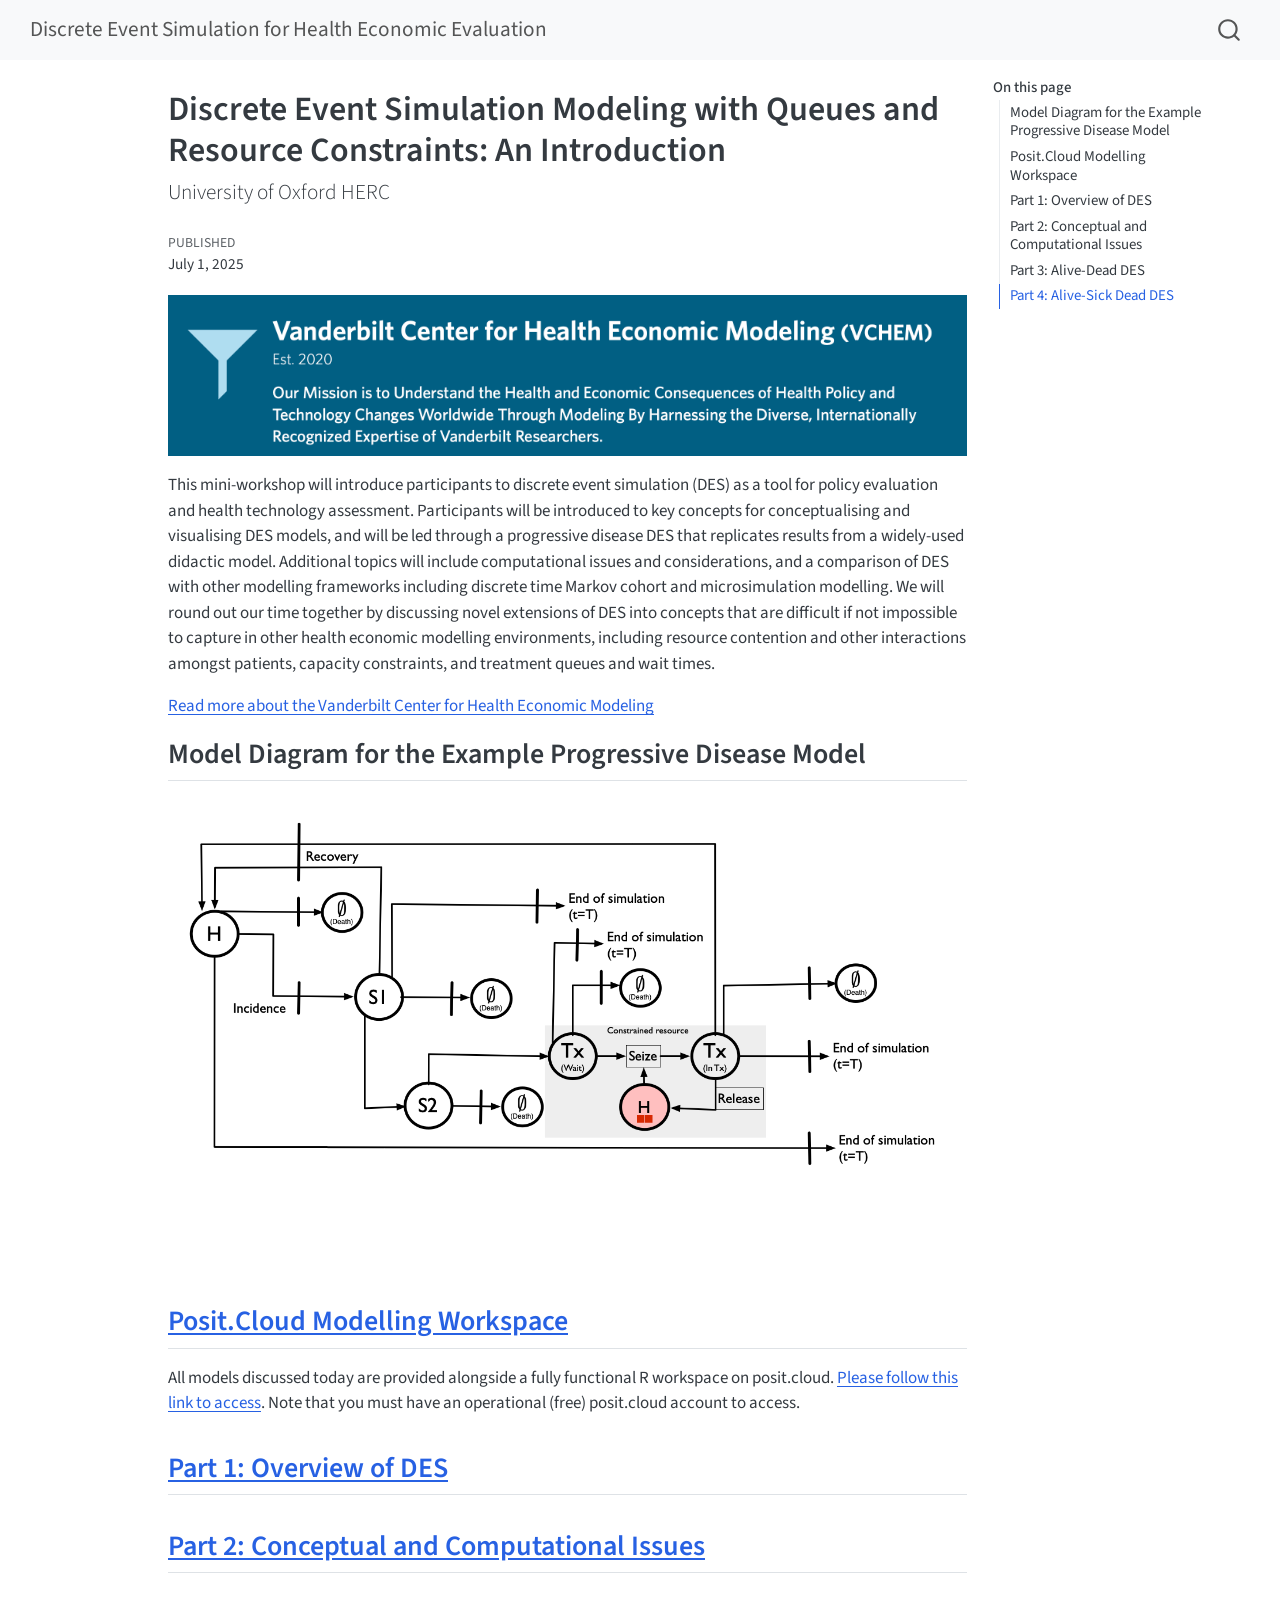
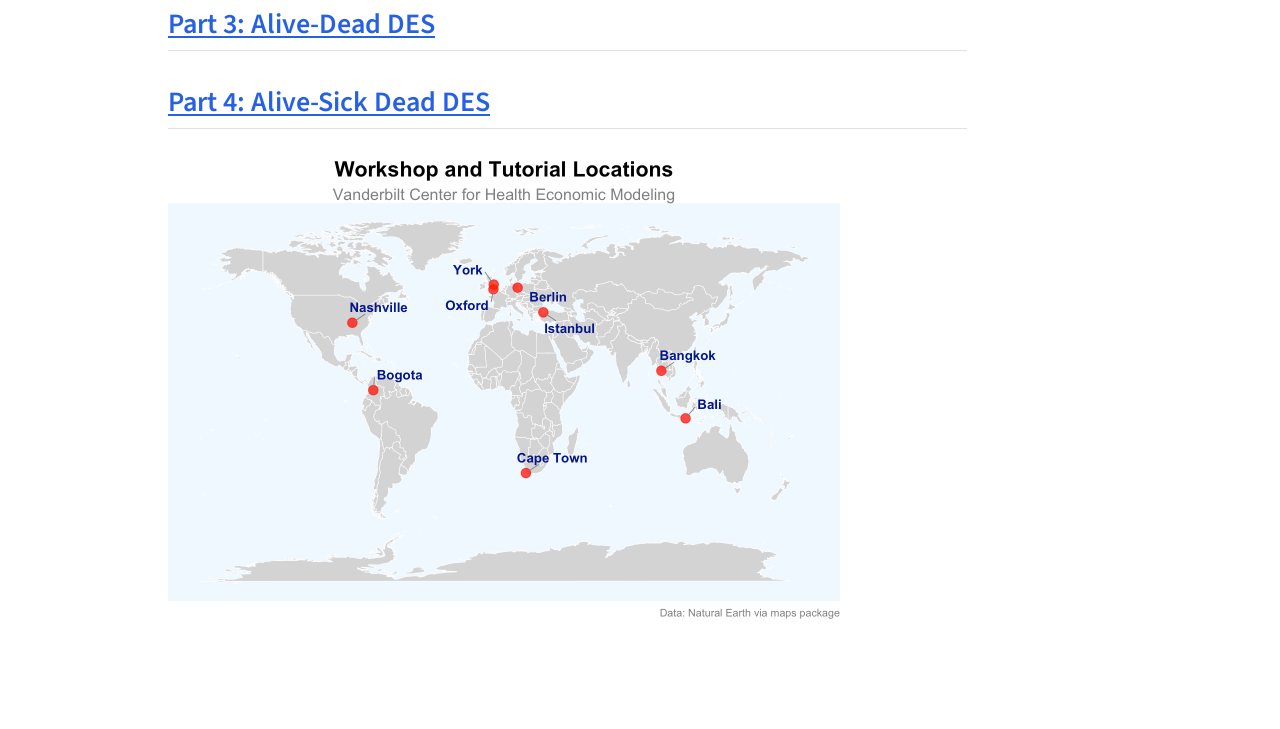
==== commit 98aeef70: "Built site for gh-pages" ====
--- a/index.html
+++ b/index.html
@@ -97,7 +97,8 @@
     <h2 id="toc-title">On this page</h2>
    
   <ul>
-  <li><a href="#posit.cloud-modelling-workspace" id="toc-posit.cloud-modelling-workspace" class="nav-link active" data-scroll-target="#posit.cloud-modelling-workspace">Posit.Cloud Modelling Workspace</a></li>
+  <li><a href="#model-diagram-for-the-example-progressive-disease-model" id="toc-model-diagram-for-the-example-progressive-disease-model" class="nav-link active" data-scroll-target="#model-diagram-for-the-example-progressive-disease-model">Model Diagram for the Example Progressive Disease Model</a></li>
+  <li><a href="#posit.cloud-modelling-workspace" id="toc-posit.cloud-modelling-workspace" class="nav-link" data-scroll-target="#posit.cloud-modelling-workspace">Posit.Cloud Modelling Workspace</a></li>
   <li><a href="#part-1-overview-of-des" id="toc-part-1-overview-of-des" class="nav-link" data-scroll-target="#part-1-overview-of-des">Part 1: Overview of DES</a></li>
   <li><a href="#part-2-conceptual-and-computational-issues" id="toc-part-2-conceptual-and-computational-issues" class="nav-link" data-scroll-target="#part-2-conceptual-and-computational-issues">Part 2: Conceptual and Computational Issues</a></li>
   <li><a href="#part-3-alive-dead-des" id="toc-part-3-alive-dead-des" class="nav-link" data-scroll-target="#part-3-alive-dead-des">Part 3: Alive-Dead DES</a></li>
@@ -139,9 +140,12 @@
 </div>
 <p>This mini-workshop will introduce participants to discrete event simulation (DES) as a tool for policy evaluation and health technology assessment. Participants will be introduced to key concepts for conceptualising and visualising DES models, and will be led through a progressive disease DES that replicates results from a widely-used didactic model. Additional topics will include computational issues and considerations, and a comparison of DES with other modelling frameworks including discrete time Markov cohort and microsimulation modelling. We will round out our time together by discussing novel extensions of DES into concepts that are difficult if not impossible to capture in other health economic modelling environments, including resource contention and other interactions amongst patients, capacity constraints, and treatment queues and wait times.</p>
 <p><a href="images/about-vchem.pdf">Read more about the Vanderbilt Center for Health Economic Modeling</a></p>
+<section id="model-diagram-for-the-example-progressive-disease-model" class="level2">
+<h2 class="anchored" data-anchor-id="model-diagram-for-the-example-progressive-disease-model">Model Diagram for the Example Progressive Disease Model</h2>
 <div class="screen-page">
 <p><img src="content/images/petri-model6.png" class="img-fluid"></p>
 </div>
+</section>
 <section id="posit.cloud-modelling-workspace" class="level2">
 <h2 class="anchored" data-anchor-id="posit.cloud-modelling-workspace"><a href="https://posit.cloud/content/10570508">Posit.Cloud Modelling Workspace</a></h2>
 <p>All models discussed today are provided alongside a fully functional R workspace on posit.cloud. <a href="https://posit.cloud/content/10570508">Please follow this link to access</a>. Note that you must have an operational (free) posit.cloud account to access.</p>
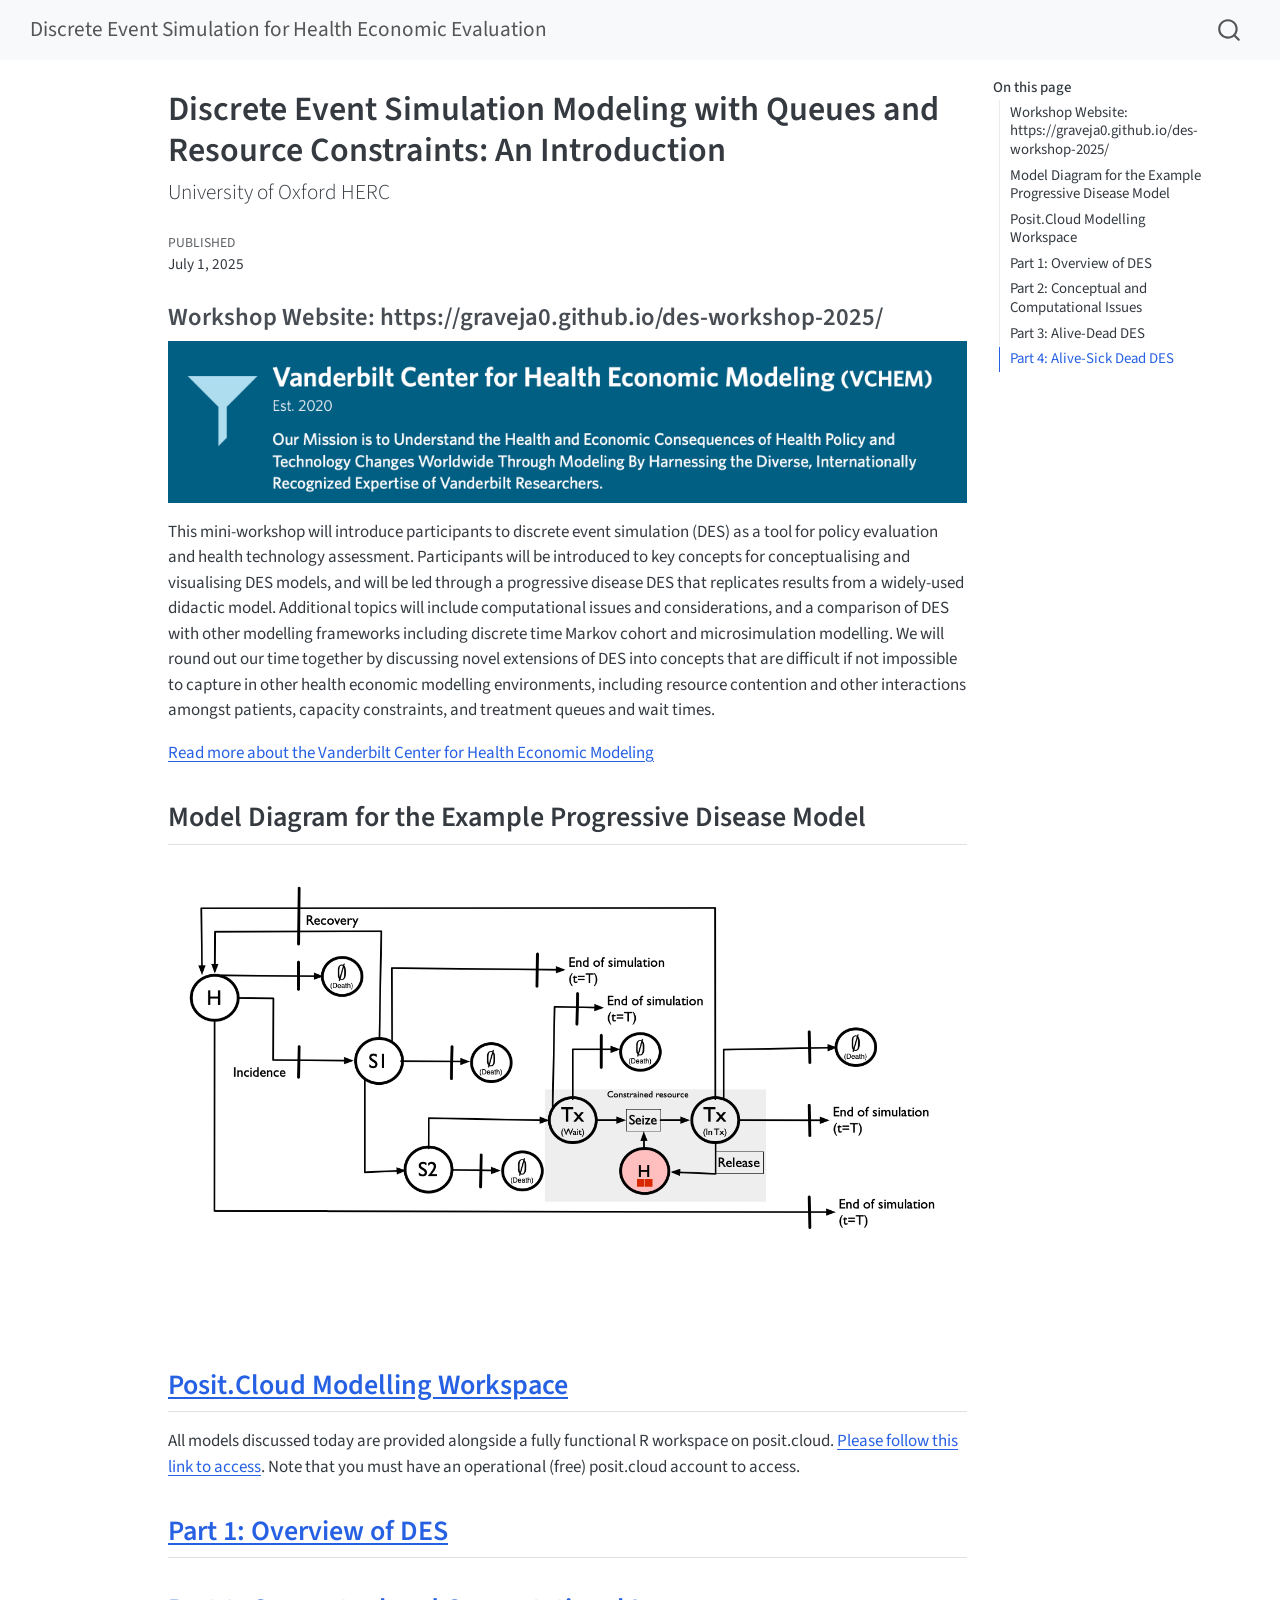
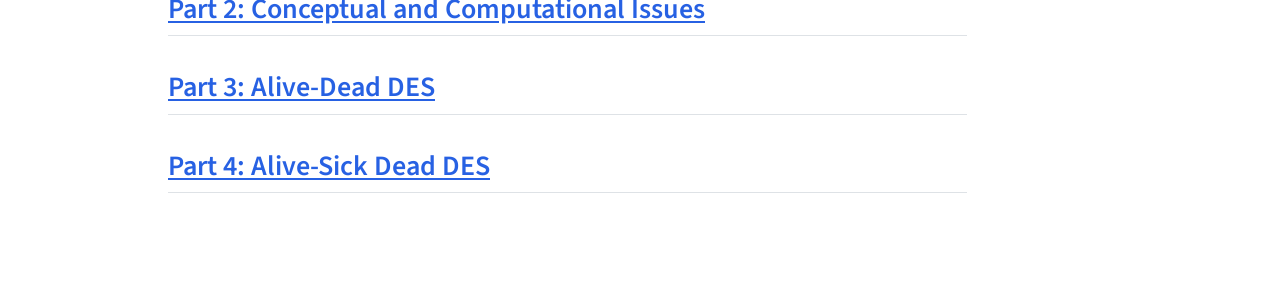
==== commit 58288be4: "Built site for gh-pages" ====
--- a/index.html
+++ b/index.html
@@ -97,7 +97,8 @@
     <h2 id="toc-title">On this page</h2>
    
   <ul>
-  <li><a href="#model-diagram-for-the-example-progressive-disease-model" id="toc-model-diagram-for-the-example-progressive-disease-model" class="nav-link active" data-scroll-target="#model-diagram-for-the-example-progressive-disease-model">Model Diagram for the Example Progressive Disease Model</a></li>
+  <li><a href="#workshop-website-httpsgraveja0.github.iodes-workshop-2025" id="toc-workshop-website-httpsgraveja0.github.iodes-workshop-2025" class="nav-link active" data-scroll-target="#workshop-website-httpsgraveja0.github.iodes-workshop-2025">Workshop Website: https://graveja0.github.io/des-workshop-2025/</a></li>
+  <li><a href="#model-diagram-for-the-example-progressive-disease-model" id="toc-model-diagram-for-the-example-progressive-disease-model" class="nav-link" data-scroll-target="#model-diagram-for-the-example-progressive-disease-model">Model Diagram for the Example Progressive Disease Model</a></li>
   <li><a href="#posit.cloud-modelling-workspace" id="toc-posit.cloud-modelling-workspace" class="nav-link" data-scroll-target="#posit.cloud-modelling-workspace">Posit.Cloud Modelling Workspace</a></li>
   <li><a href="#part-1-overview-of-des" id="toc-part-1-overview-of-des" class="nav-link" data-scroll-target="#part-1-overview-of-des">Part 1: Overview of DES</a></li>
   <li><a href="#part-2-conceptual-and-computational-issues" id="toc-part-2-conceptual-and-computational-issues" class="nav-link" data-scroll-target="#part-2-conceptual-and-computational-issues">Part 2: Conceptual and Computational Issues</a></li>
@@ -135,11 +136,14 @@
 </header>
 
 
+<section id="workshop-website-httpsgraveja0.github.iodes-workshop-2025" class="level3">
+<h3 class="anchored" data-anchor-id="workshop-website-httpsgraveja0.github.iodes-workshop-2025">Workshop Website: https://graveja0.github.io/des-workshop-2025/</h3>
 <div class=".column-page">
 <p><img src="images/clipboard-303483158.png" class="img-fluid"></p>
 </div>
 <p>This mini-workshop will introduce participants to discrete event simulation (DES) as a tool for policy evaluation and health technology assessment. Participants will be introduced to key concepts for conceptualising and visualising DES models, and will be led through a progressive disease DES that replicates results from a widely-used didactic model. Additional topics will include computational issues and considerations, and a comparison of DES with other modelling frameworks including discrete time Markov cohort and microsimulation modelling. We will round out our time together by discussing novel extensions of DES into concepts that are difficult if not impossible to capture in other health economic modelling environments, including resource contention and other interactions amongst patients, capacity constraints, and treatment queues and wait times.</p>
 <p><a href="images/about-vchem.pdf">Read more about the Vanderbilt Center for Health Economic Modeling</a></p>
+</section>
 <section id="model-diagram-for-the-example-progressive-disease-model" class="level2">
 <h2 class="anchored" data-anchor-id="model-diagram-for-the-example-progressive-disease-model">Model Diagram for the Example Progressive Disease Model</h2>
 <div class="screen-page">
@@ -160,16 +164,7 @@
 <h2 class="anchored" data-anchor-id="part-3-alive-dead-des"><a href="./content/03-oxford-des.html">Part 3: Alive-Dead DES</a></h2>
 </section>
 <section id="part-4-alive-sick-dead-des" class="level2">
-<h2 class="anchored" data-anchor-id="part-4-alive-sick-dead-des"><a href="content/04-oxford-des.qmd">Part 4: Alive-Sick Dead DES</a></h2>
-<div class="cell">
-<div class="cell-output-display">
-<div>
-<figure class="figure">
-<p><img src="index_files/figure-html/unnamed-chunk-1-1.png" class="img-fluid figure-img" width="672"></p>
-</figure>
-</div>
-</div>
-</div>
+<h2 class="anchored" data-anchor-id="part-4-alive-sick-dead-des"><a href="./content/04_oxford-des.html">Part 4: Alive-Sick Dead DES</a></h2>
 
 
 </section>
